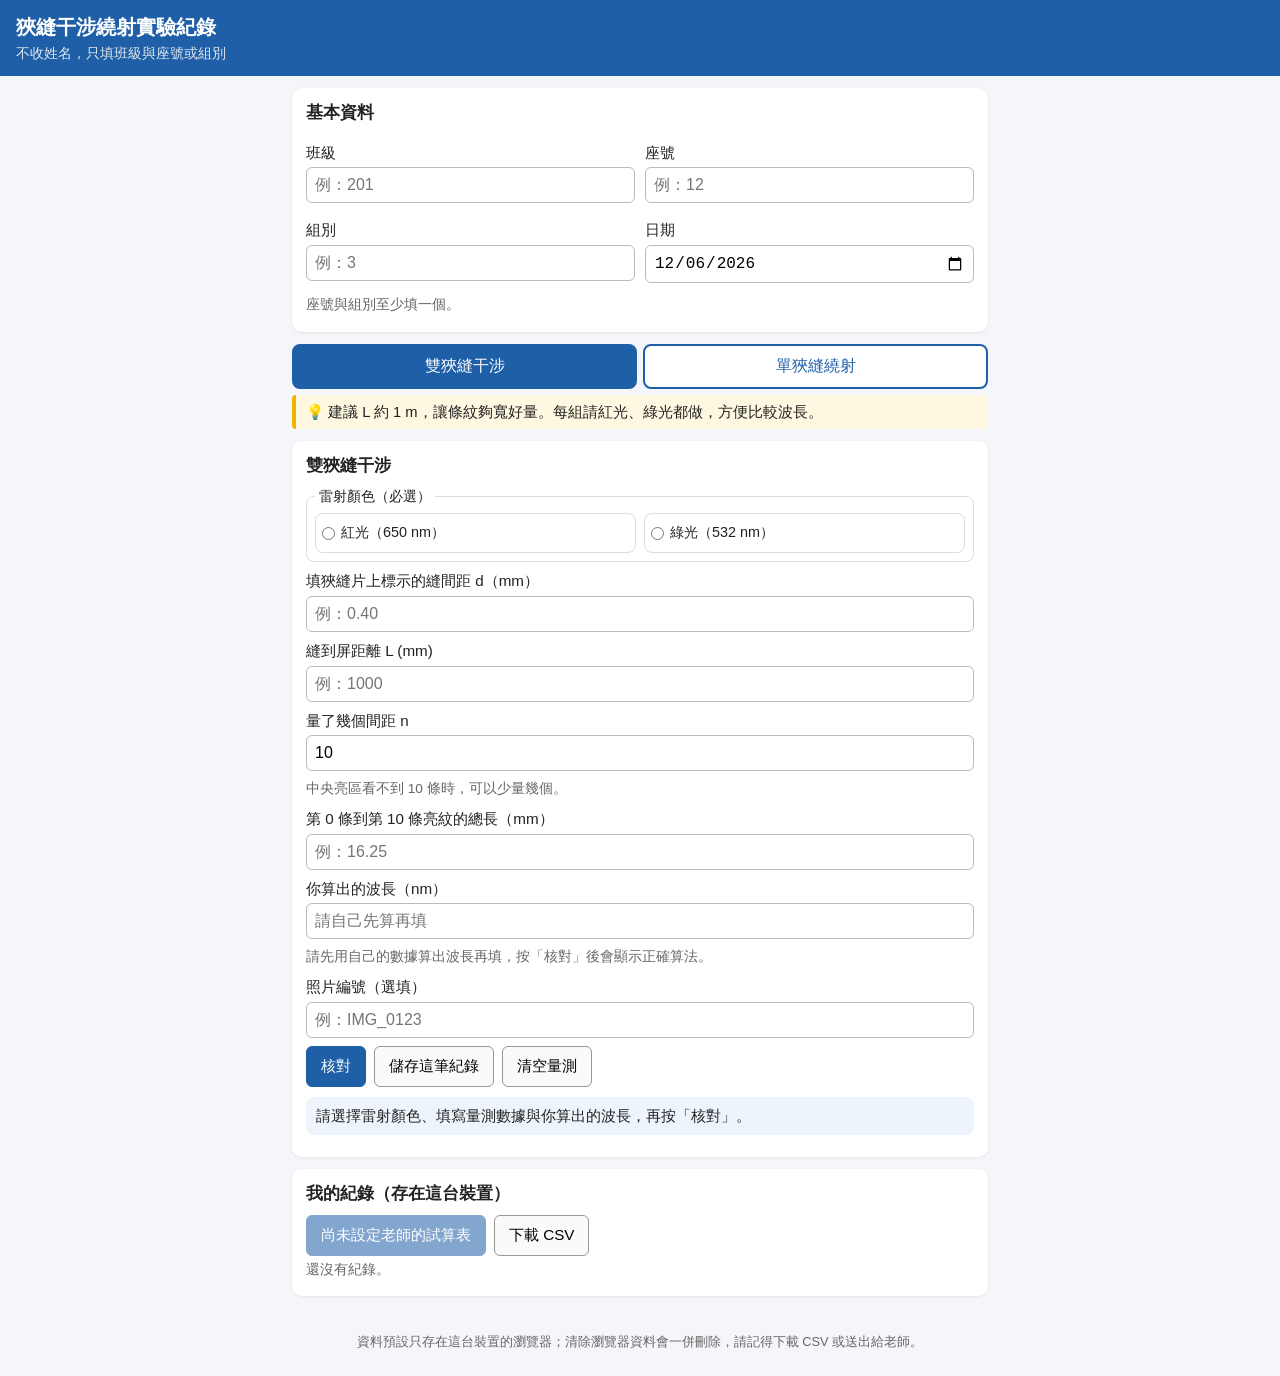
==== index.html @ 341b1fe9 "狹縫干涉繞射實驗紀錄網站 預覽版（教材工程師）" ====
<!DOCTYPE html>
<html lang="zh-Hant-TW">
<head>
<meta charset="UTF-8">
<meta name="viewport" content="width=device-width, initial-scale=1">
<title>狹縫干涉繞射實驗紀錄</title>
<link rel="stylesheet" href="css/style.css">
</head>
<body>
<header>
  <h1>狹縫干涉繞射實驗紀錄</h1>
  <p class="sub">不收姓名，只填班級與座號或組別</p>
</header>
<main>
  <section class="card" id="basic">
    <h2>基本資料</h2>
    <div class="grid2">
      <label>班級 <input id="className" type="text" placeholder="例：201" autocomplete="off"></label>
      <label>座號 <input id="seat" type="text" inputmode="numeric" placeholder="例：12"></label>
      <label>組別 <input id="group" type="text" placeholder="例：3"></label>
      <label>日期 <input id="date" type="date"></label>
    </div>
    <p class="hint">座號與組別至少填一個。</p>
    <ul class="errors" id="basicErrors"></ul>
  </section>

  <nav class="tabs" role="tablist">
    <button role="tab" id="tab-double" data-tab="double" aria-selected="true">雙狹縫干涉</button>
    <button role="tab" id="tab-single" data-tab="single" aria-selected="false">單狹縫繞射</button>
  </nav>

  <p class="tip">💡 建議 L 約 1 m，讓條紋夠寬好量。每組請紅光、綠光都做，方便比較波長。</p>

  <!-- 雙狹縫 -->
  <section class="card panel" id="panel-double" data-type="double">
    <h2>雙狹縫干涉</h2>
    <fieldset>
      <legend>雷射顏色（必選）</legend>
      <div class="choices">
        <label><input type="radio" name="color-double" data-f="color" value="red"> <span data-color-label="red">紅光</span></label>
        <label><input type="radio" name="color-double" data-f="color" value="green"> <span data-color-label="green">綠光</span></label>
      </div>
    </fieldset>
    <label>填狹縫片上標示的縫間距 d（mm） <input data-f="d" type="text" inputmode="decimal" placeholder="例：0.40"></label>
    <label>縫到屏距離 L (mm) <input data-f="L" type="text" inputmode="decimal" placeholder="例：1000"></label>
    <label>量了幾個間距 n <input data-f="n" type="text" inputmode="numeric" value="10"></label>
    <p class="hint">中央亮區看不到 10 條時，可以少量幾個。</p>
    <label>第 0 條到第 <span data-n-label>10</span> 條亮紋的總長（mm） <input data-f="total" type="text" inputmode="decimal" placeholder="例：16.25"></label>
    <label>你算出的波長（nm） <input data-f="studentLambda" type="text" inputmode="decimal" placeholder="請自己先算再填"></label>
    <p class="hint">請先用自己的數據算出波長再填，按「核對」後會顯示正確算法。</p>
    <label>照片編號（選填） <input data-f="photoNo" type="text" placeholder="例：IMG_0123"></label>
    <div class="actions">
      <button class="check primary">核對</button>
      <button class="save">儲存這筆紀錄</button>
      <button class="clear">清空量測</button>
    </div>
    <div class="result" aria-live="polite"></div>
  </section>

  <!-- 單狹縫 -->
  <section class="card panel" id="panel-single" data-type="single" hidden>
    <h2>單狹縫繞射</h2>
    <fieldset>
      <legend>雷射顏色（必選）</legend>
      <div class="choices">
        <label><input type="radio" name="color-single" data-f="color" value="red"> <span data-color-label="red">紅光</span></label>
        <label><input type="radio" name="color-single" data-f="color" value="green"> <span data-color-label="green">綠光</span></label>
      </div>
    </fieldset>
    <label>填狹縫片上標示的縫寬 a（mm） <input data-f="a" type="text" inputmode="decimal" placeholder="例：0.10"></label>
    <label>縫到屏距離 L (mm) <input data-f="L" type="text" inputmode="decimal" placeholder="例：1000"></label>
    <label>中央亮紋寬度 W（兩側第 1 條暗紋之間）(mm) <input data-f="W" type="text" inputmode="decimal" placeholder="例：13"></label>
    <label>你算出的波長（nm） <input data-f="studentLambda" type="text" inputmode="decimal" placeholder="請自己先算再填"></label>
    <p class="hint">請先用自己的數據算出波長再填，按「核對」後會顯示正確算法。</p>
    <label>照片編號（選填） <input data-f="photoNo" type="text" placeholder="例：IMG_0124"></label>
    <div class="actions">
      <button class="check primary">核對</button>
      <button class="save">儲存這筆紀錄</button>
      <button class="clear">清空量測</button>
    </div>
    <div class="result" aria-live="polite"></div>
  </section>

  <section class="card" id="records">
    <h2>我的紀錄（存在這台裝置）</h2>
    <div class="actions">
      <button id="sendAll" class="primary">送出給老師</button>
      <button id="downloadCsv">下載 CSV</button>
    </div>
    <p class="hint" id="sendStatus"></p>
    <div id="compareBox"></div>
    <div id="recordList"></div>
  </section>
</main>
<footer>資料預設只存在這台裝置的瀏覽器；清除瀏覽器資料會一併刪除，請記得下載 CSV 或送出給老師。</footer>
<script src="js/config.js"></script>
<script src="js/calc.js"></script>
<script src="js/app.js"></script>
</body>
</html>
---- css/style.css ----
:root{--c:#1f5fa8;--bg:#f4f6fa;--warn:#b35c00;--err:#c0262d;--ok:#1d7a3a}
*{box-sizing:border-box}
body{margin:0;font-family:"Noto Sans TC","PingFang TC","Microsoft JhengHei",sans-serif;background:var(--bg);color:#222;font-size:16px;line-height:1.5}
header{background:var(--c);color:#fff;padding:12px 16px}
header h1{margin:0;font-size:1.25rem}
.sub{margin:2px 0 0;font-size:.85rem;opacity:.85}
main{max-width:720px;margin:0 auto;padding:12px}
.card{background:#fff;border-radius:10px;padding:12px 14px;margin-bottom:12px;box-shadow:0 1px 3px rgba(0,0,0,.08)}
h2{font-size:1.05rem;margin:0 0 8px}
label{display:block;margin:8px 0;font-size:.95rem}
input{display:block;width:100%;font-size:16px;padding:8px;border:1px solid #bbb;border-radius:6px;margin-top:3px}
input.bad{border-color:var(--err);background:#fff4f4}
fieldset{border:1px solid #ddd;border-radius:8px;margin:8px 0;padding:6px 8px 8px}
legend{font-size:.9rem;padding:0 4px}
.grid2{display:grid;grid-template-columns:1fr 1fr;gap:0 10px}
.choices{display:grid;grid-template-columns:1fr 1fr;gap:8px}
.choices label{display:flex;align-items:center;gap:6px;margin:0;padding:8px 6px;border:1px solid #ddd;border-radius:8px;cursor:pointer;font-size:.9rem}
.choices input{width:auto;margin:0;display:inline-block;accent-color:var(--c)}
.tabs{display:flex;gap:6px;margin-bottom:6px}
.tabs button{flex:1;padding:10px;font-size:1rem;border:2px solid var(--c);background:#fff;color:var(--c);border-radius:8px}
.tabs button[aria-selected=true]{background:var(--c);color:#fff}
.tip{background:#fff8e1;border-left:4px solid #f0b400;padding:6px 10px;margin:6px 0 12px;font-size:.92rem;border-radius:4px}
.hint{font-size:.85rem;color:#666;margin:4px 0}
.errors{color:var(--err);font-size:.88rem;margin:4px 0;padding-left:18px}
.result{background:#eef4fb;border-radius:8px;padding:8px 10px;margin:10px 0;font-size:.95rem}
.result .big{font-size:1.15rem;font-weight:bold}
.result .warn{color:var(--warn);font-weight:bold}
.result .ok{color:var(--ok);font-weight:bold}
.result .ng{color:var(--err);font-weight:bold}
.result ul{color:var(--err);margin:0;padding-left:18px}
.steps-title{font-weight:bold;margin-bottom:4px}
.result .steps{color:#222;margin:0 0 8px;padding:0;list-style:none;font-size:.92rem;line-height:1.55;white-space:pre-wrap}
.steps li{margin:0}
.actions{display:flex;gap:8px;flex-wrap:wrap}
button{font-size:.95rem;padding:9px 14px;border-radius:6px;border:1px solid #999;background:#fafafa;cursor:pointer}
button.primary{background:var(--c);color:#fff;border-color:var(--c)}
button:disabled{opacity:.55;cursor:not-allowed}
.rec{border-top:1px solid #eee;padding:8px 0;font-size:.88rem}
.rec .meta{color:#555}
.rec .st{font-weight:bold}
.st.sent{color:var(--ok)}.st.failed{color:var(--err)}.st.local{color:#777}
.rec button{padding:4px 10px;font-size:.82rem;margin-right:6px}
.compare{background:#f3f8f3;border:1px solid #cfe3cf;border-radius:8px;padding:10px 12px;margin:10px 0}
.compare h3{margin:0 0 6px;font-size:1rem}
.compare .big{font-weight:bold}
footer{font-size:.8rem;color:#666;text-align:center;padding:12px 16px 24px}
@media(min-width:720px){body{font-size:17px}}
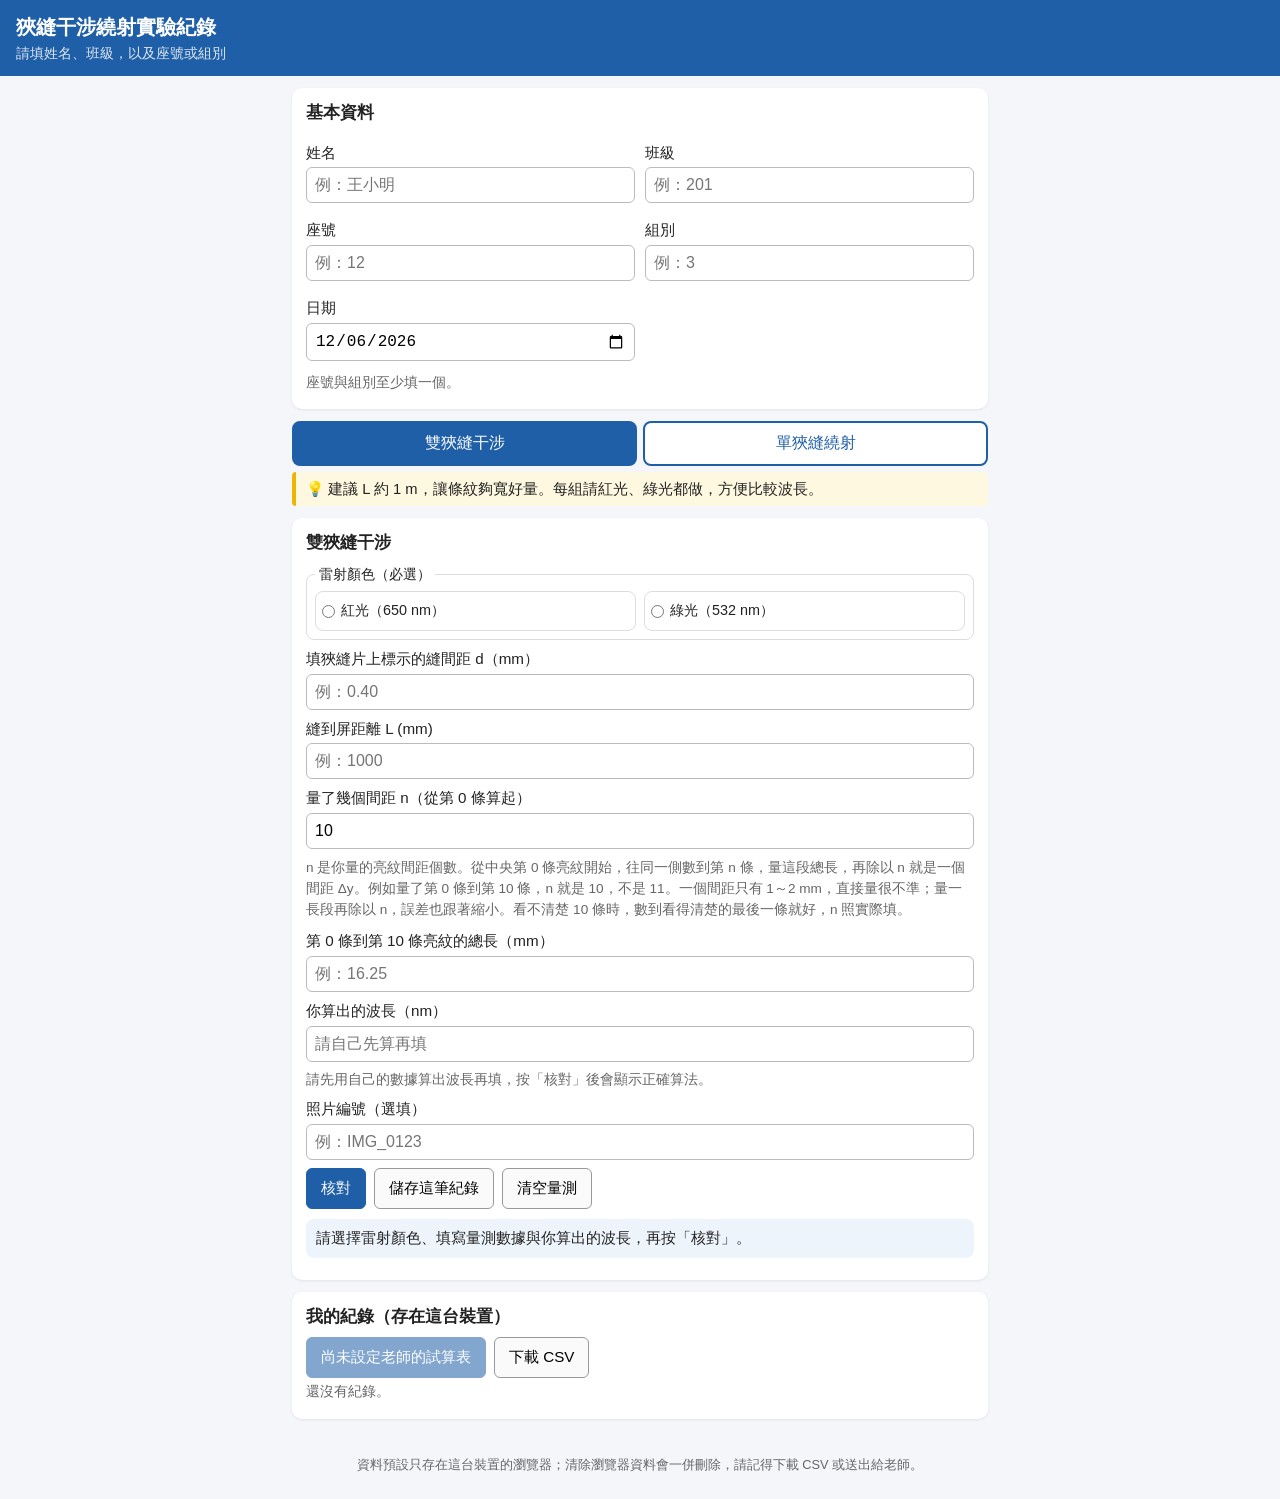
==== commit ccaa18e7: "新增姓名必填欄，並更新 n 的學生說明（教材工程師） 基本資料改為必填姓名；CSV 與畫面同步顯示。清空量測會一併清掉 d、a。 n 維持預設 10、可改，欄位下改為執行長指定的說明文字。" ====
--- a/index.html
+++ b/index.html
@@ -9,12 +9,13 @@
 <body>
 <header>
   <h1>狹縫干涉繞射實驗紀錄</h1>
-  <p class="sub">不收姓名，只填班級與座號或組別</p>
+  <p class="sub">請填姓名、班級，以及座號或組別</p>
 </header>
 <main>
   <section class="card" id="basic">
     <h2>基本資料</h2>
     <div class="grid2">
+      <label>姓名 <input id="name" type="text" placeholder="例：王小明" autocomplete="name"></label>
       <label>班級 <input id="className" type="text" placeholder="例：201" autocomplete="off"></label>
       <label>座號 <input id="seat" type="text" inputmode="numeric" placeholder="例：12"></label>
       <label>組別 <input id="group" type="text" placeholder="例：3"></label>
@@ -43,8 +44,8 @@
     </fieldset>
     <label>填狹縫片上標示的縫間距 d（mm） <input data-f="d" type="text" inputmode="decimal" placeholder="例：0.40"></label>
     <label>縫到屏距離 L (mm) <input data-f="L" type="text" inputmode="decimal" placeholder="例：1000"></label>
-    <label>量了幾個間距 n <input data-f="n" type="text" inputmode="numeric" value="10"></label>
-    <p class="hint">中央亮區看不到 10 條時，可以少量幾個。</p>
+    <label>量了幾個間距 n（從第 0 條算起） <input data-f="n" type="text" inputmode="numeric" value="10"></label>
+    <p class="hint explain">n 是你量的亮紋間距個數。從中央第 0 條亮紋開始，往同一側數到第 n 條，量這段總長，再除以 n 就是一個間距 Δy。例如量了第 0 條到第 10 條，n 就是 10，不是 11。一個間距只有 1～2 mm，直接量很不準；量一長段再除以 n，誤差也跟著縮小。看不清楚 10 條時，數到看得清楚的最後一條就好，n 照實際填。</p>
     <label>第 0 條到第 <span data-n-label>10</span> 條亮紋的總長（mm） <input data-f="total" type="text" inputmode="decimal" placeholder="例：16.25"></label>
     <label>你算出的波長（nm） <input data-f="studentLambda" type="text" inputmode="decimal" placeholder="請自己先算再填"></label>
     <p class="hint">請先用自己的數據算出波長再填，按「核對」後會顯示正確算法。</p>
--- a/css/style.css
+++ b/css/style.css
@@ -21,6 +21,7 @@
 .tabs button[aria-selected=true]{background:var(--c);color:#fff}
 .tip{background:#fff8e1;border-left:4px solid #f0b400;padding:6px 10px;margin:6px 0 12px;font-size:.92rem;border-radius:4px}
 .hint{font-size:.85rem;color:#666;margin:4px 0}
+.hint.explain{line-height:1.55;margin:6px 0 10px}
 .errors{color:var(--err);font-size:.88rem;margin:4px 0;padding-left:18px}
 .result{background:#eef4fb;border-radius:8px;padding:8px 10px;margin:10px 0;font-size:.95rem}
 .result .big{font-size:1.15rem;font-weight:bold}
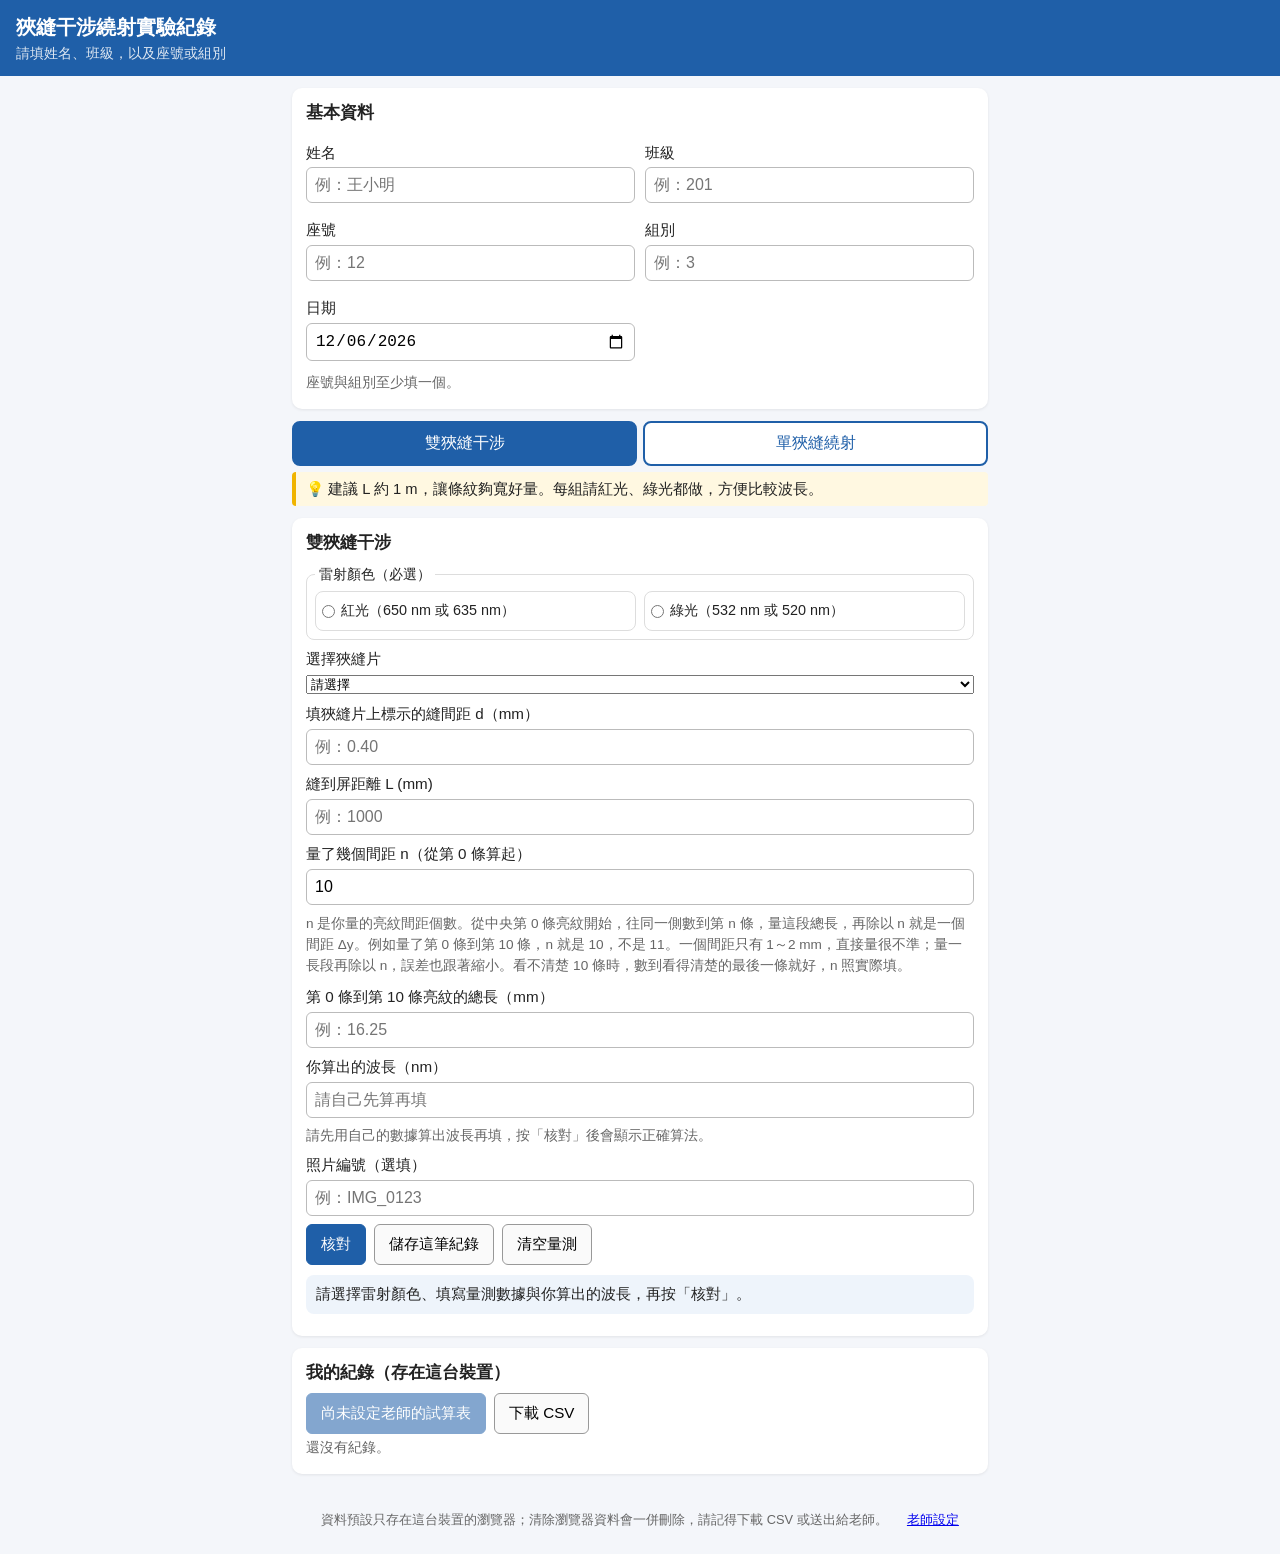
==== commit ae1d782a: "新增老師設定頁，並拿掉學生畫面的參考值誤差（教材工程師） 學生核對只顯示算法與自算是否相符；正確算法改為「λ = … mm = … nm」。 儲存改在鈕旁提示，基本資料缺漏時捲到並聚焦第一個沒填的格子" ====
--- a/index.html
+++ b/index.html
@@ -10,8 +10,10 @@
 <header>
   <h1>狹縫干涉繞射實驗紀錄</h1>
   <p class="sub">請填姓名、班級，以及座號或組別</p>
+  <p class="course" id="courseName" hidden></p>
 </header>
 <main>
+  <div id="settingsBanner" class="banner" hidden></div>
   <section class="card" id="basic">
     <h2>基本資料</h2>
     <div class="grid2">
@@ -42,6 +44,9 @@
         <label><input type="radio" name="color-double" data-f="color" value="green"> <span data-color-label="green">綠光</span></label>
       </div>
     </fieldset>
+    <label class="slit-pick" hidden>選擇狹縫片
+      <select data-f="slitPick"><option value="">請選擇</option></select>
+    </label>
     <label>填狹縫片上標示的縫間距 d（mm） <input data-f="d" type="text" inputmode="decimal" placeholder="例：0.40"></label>
     <label>縫到屏距離 L (mm) <input data-f="L" type="text" inputmode="decimal" placeholder="例：1000"></label>
     <label>量了幾個間距 n（從第 0 條算起） <input data-f="n" type="text" inputmode="numeric" value="10"></label>
@@ -55,6 +60,7 @@
       <button class="save">儲存這筆紀錄</button>
       <button class="clear">清空量測</button>
     </div>
+    <p class="save-msg" data-save-msg hidden></p>
     <div class="result" aria-live="polite"></div>
   </section>
 
@@ -68,6 +74,9 @@
         <label><input type="radio" name="color-single" data-f="color" value="green"> <span data-color-label="green">綠光</span></label>
       </div>
     </fieldset>
+    <label class="slit-pick" hidden>選擇狹縫片
+      <select data-f="slitPick"><option value="">請選擇</option></select>
+    </label>
     <label>填狹縫片上標示的縫寬 a（mm） <input data-f="a" type="text" inputmode="decimal" placeholder="例：0.10"></label>
     <label>縫到屏距離 L (mm) <input data-f="L" type="text" inputmode="decimal" placeholder="例：1000"></label>
     <label>中央亮紋寬度 W（兩側第 1 條暗紋之間）(mm) <input data-f="W" type="text" inputmode="decimal" placeholder="例：13"></label>
@@ -79,6 +88,7 @@
       <button class="save">儲存這筆紀錄</button>
       <button class="clear">清空量測</button>
     </div>
+    <p class="save-msg" data-save-msg hidden></p>
     <div class="result" aria-live="polite"></div>
   </section>
 
@@ -93,8 +103,9 @@
     <div id="recordList"></div>
   </section>
 </main>
-<footer>資料預設只存在這台裝置的瀏覽器；清除瀏覽器資料會一併刪除，請記得下載 CSV 或送出給老師。</footer>
+<footer id="pageFooter">資料預設只存在這台裝置的瀏覽器；清除瀏覽器資料會一併刪除，請記得下載 CSV 或送出給老師。</footer>
 <script src="js/config.js"></script>
+<script src="js/settings.js"></script>
 <script src="js/calc.js"></script>
 <script src="js/app.js"></script>
 </body>
--- a/css/style.css
+++ b/css/style.css
@@ -46,3 +46,29 @@
 .compare .big{font-weight:bold}
 footer{font-size:.8rem;color:#666;text-align:center;padding:12px 16px 24px}
 @media(min-width:720px){body{font-size:17px}}
+
+.banner{background:#fff8e1;border-left:4px solid #f0b400;padding:8px 10px;margin:8px 0 12px;border-radius:4px;font-size:.92rem}
+.banner.err{background:#fff3f3;border-left-color:var(--err)}
+h3{font-size:1rem;margin:14px 0 6px}
+.steps-ol{margin:6px 0 10px;padding-left:22px;font-size:.92rem}
+.steps-ol li{margin:4px 0}
+.checkrow{display:flex;align-items:center;flex-wrap:wrap;gap:6px;margin:8px 0}
+.checkrow input[type=checkbox]{width:auto;margin:0}
+.inline-num{display:inline-block;width:88px;margin:0}
+.warn-note{background:#fff4f4;border-left:4px solid var(--err);padding:8px 10px;margin:10px 0 0;border-radius:4px;font-size:.88rem;line-height:1.55}
+.table-wrap{overflow-x:auto}
+.slit-table{width:100%;border-collapse:collapse;font-size:.9rem;margin:8px 0}
+.slit-table th,.slit-table td{border:1px solid #ddd;padding:4px;vertical-align:middle}
+.slit-table input,.slit-table select{margin:0;width:100%}
+.slit-table .del-row{padding:4px 8px;font-size:.82rem}
+textarea{display:block;width:100%;font-size:14px;padding:8px;border:1px solid #bbb;border-radius:6px;margin-top:3px;font-family:inherit;resize:vertical}
+.qr{display:flex;justify-content:center;margin:12px 0;background:#fff;padding:8px}
+.qr svg{max-width:240px;height:auto}
+header .course{margin:4px 0 0;font-size:.95rem}
+
+.save-msg{margin:8px 0 0;font-size:.95rem;font-weight:bold}
+.save-msg.ng{color:var(--err)}
+.save-msg.ok{color:var(--ok)}
+
+.slit-pick select{width:100%;margin-top:4px}
+footer a.teacher-link{margin-left:.5em}
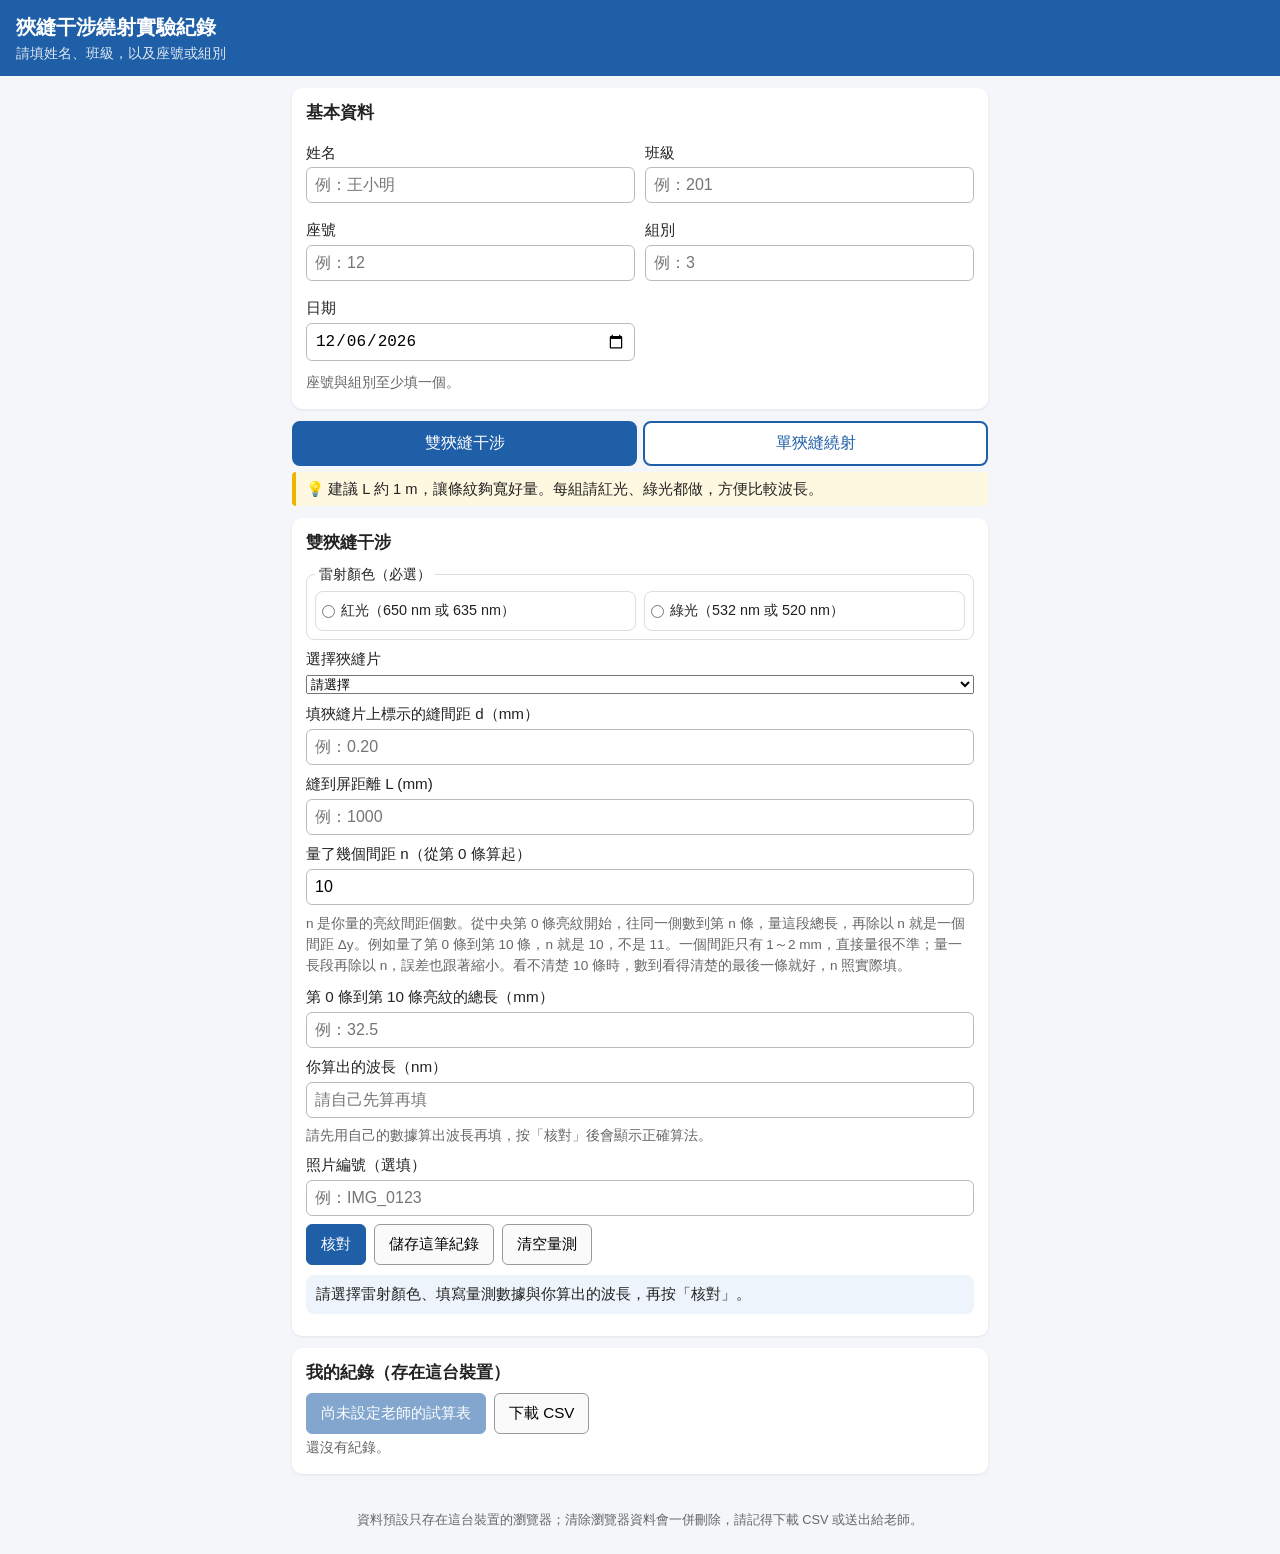
==== commit a914b07a: "狹縫片預設改為雙縫 0.2/0.3/0.45、單縫 0.05/0.1/0.2，標建議使用／進階" ====
--- a/index.html
+++ b/index.html
@@ -47,11 +47,11 @@
     <label class="slit-pick" hidden>選擇狹縫片
       <select data-f="slitPick"><option value="">請選擇</option></select>
     </label>
-    <label>填狹縫片上標示的縫間距 d（mm） <input data-f="d" type="text" inputmode="decimal" placeholder="例：0.40"></label>
+    <label>填狹縫片上標示的縫間距 d（mm） <input data-f="d" type="text" inputmode="decimal" placeholder="例：0.20"></label>
     <label>縫到屏距離 L (mm) <input data-f="L" type="text" inputmode="decimal" placeholder="例：1000"></label>
     <label>量了幾個間距 n（從第 0 條算起） <input data-f="n" type="text" inputmode="numeric" value="10"></label>
     <p class="hint explain">n 是你量的亮紋間距個數。從中央第 0 條亮紋開始，往同一側數到第 n 條，量這段總長，再除以 n 就是一個間距 Δy。例如量了第 0 條到第 10 條，n 就是 10，不是 11。一個間距只有 1～2 mm，直接量很不準；量一長段再除以 n，誤差也跟著縮小。看不清楚 10 條時，數到看得清楚的最後一條就好，n 照實際填。</p>
-    <label>第 0 條到第 <span data-n-label>10</span> 條亮紋的總長（mm） <input data-f="total" type="text" inputmode="decimal" placeholder="例：16.25"></label>
+    <label>第 0 條到第 <span data-n-label>10</span> 條亮紋的總長（mm） <input data-f="total" type="text" inputmode="decimal" placeholder="例：32.5"></label>
     <label>你算出的波長（nm） <input data-f="studentLambda" type="text" inputmode="decimal" placeholder="請自己先算再填"></label>
     <p class="hint">請先用自己的數據算出波長再填，按「核對」後會顯示正確算法。</p>
     <label>照片編號（選填） <input data-f="photoNo" type="text" placeholder="例：IMG_0123"></label>
--- a/css/style.css
+++ b/css/style.css
@@ -72,3 +72,7 @@
 
 .slit-pick select{width:100%;margin-top:4px}
 footer a.teacher-link{margin-left:.5em}
+
+.soft-hint{color:var(--warn);font-size:.82rem;font-weight:normal;margin:4px 0 0;line-height:1.4}
+.checkrow .soft-hint{flex-basis:100%}
+.slit-table .soft-hint{margin:4px 0 0;max-width:16em}
